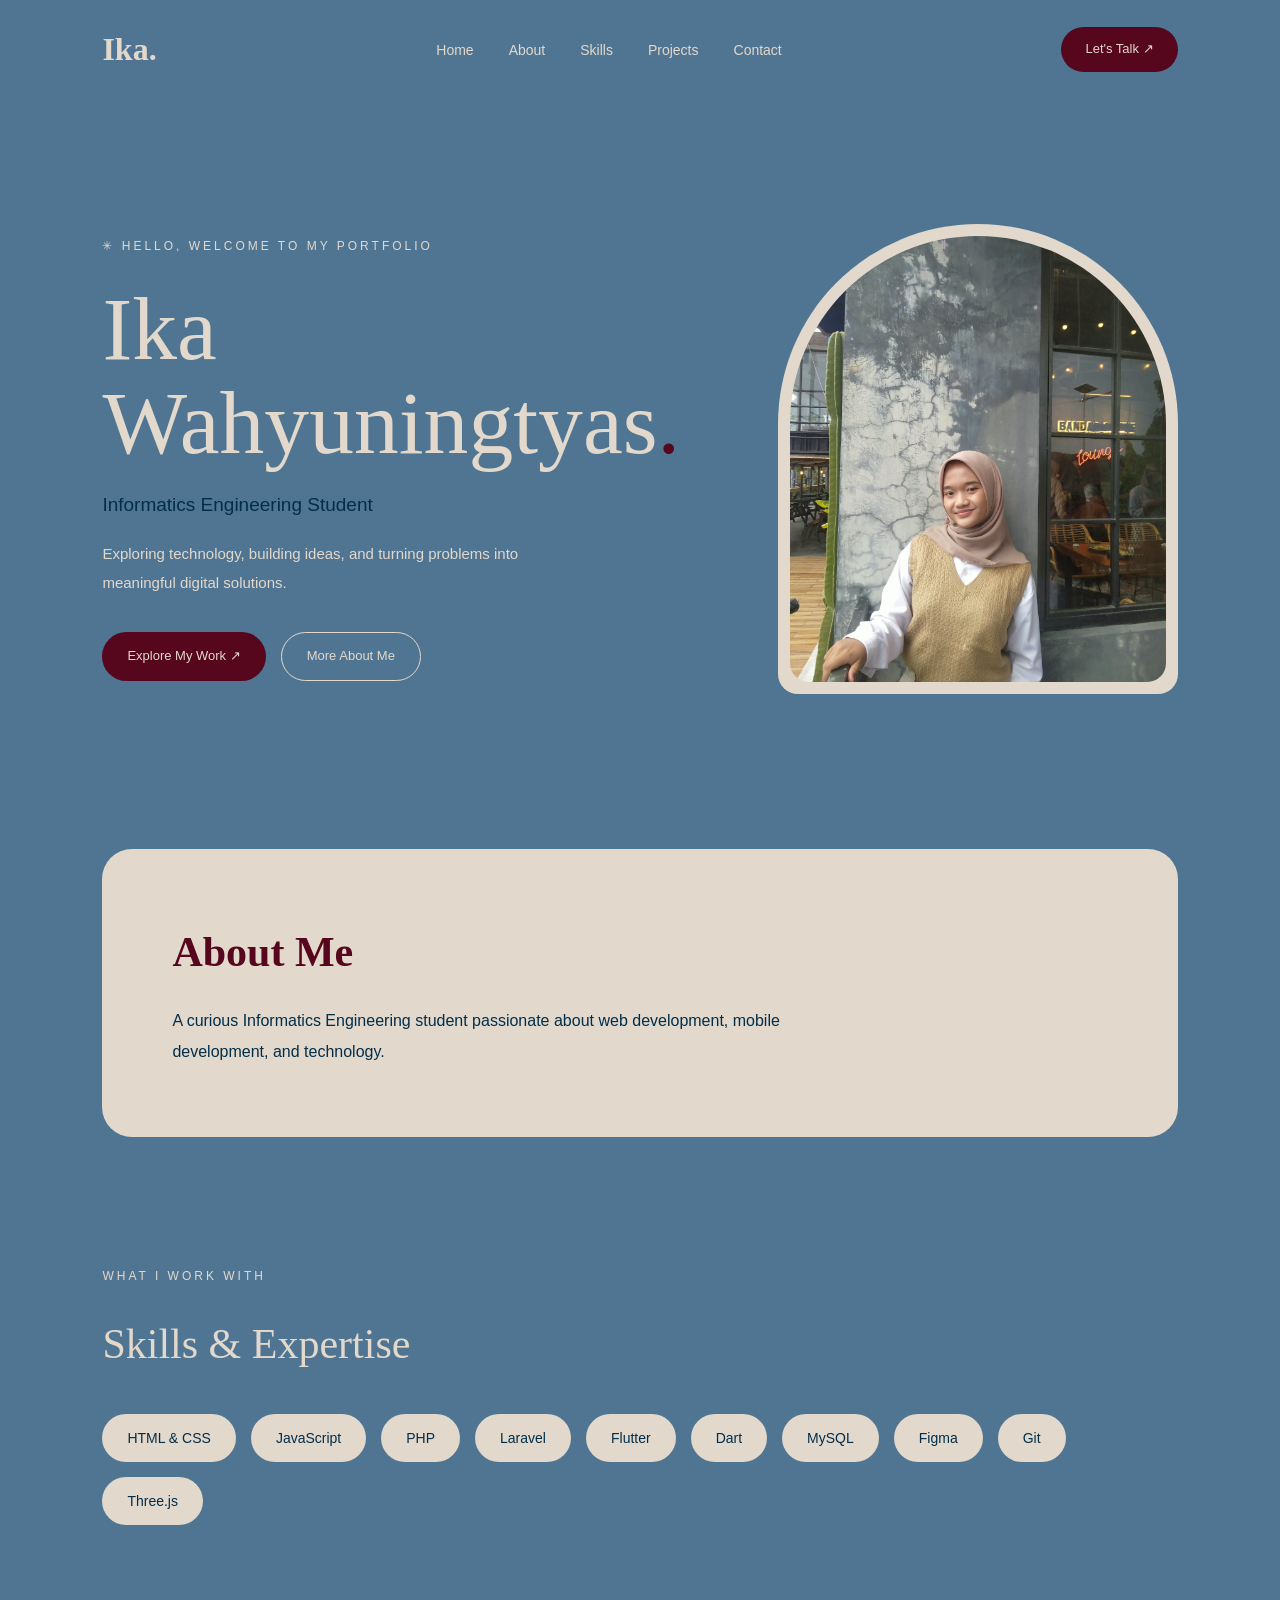
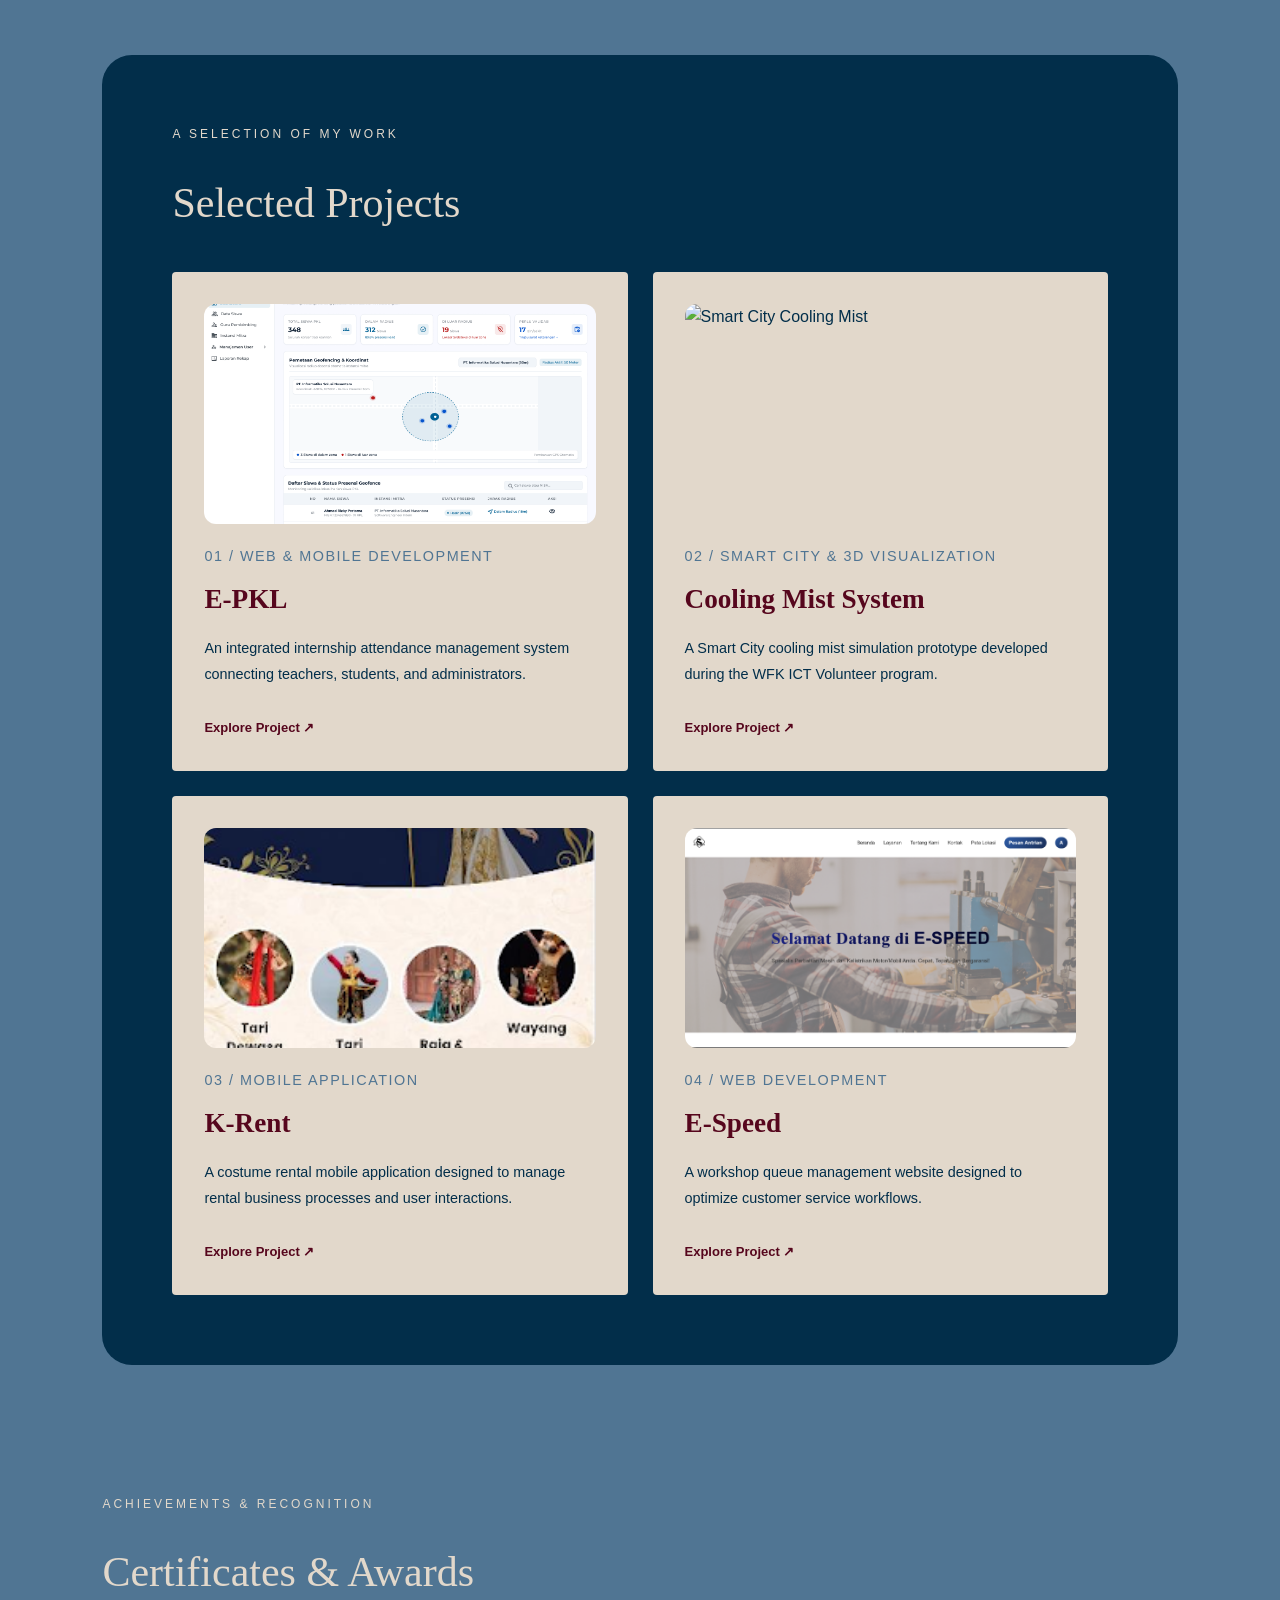
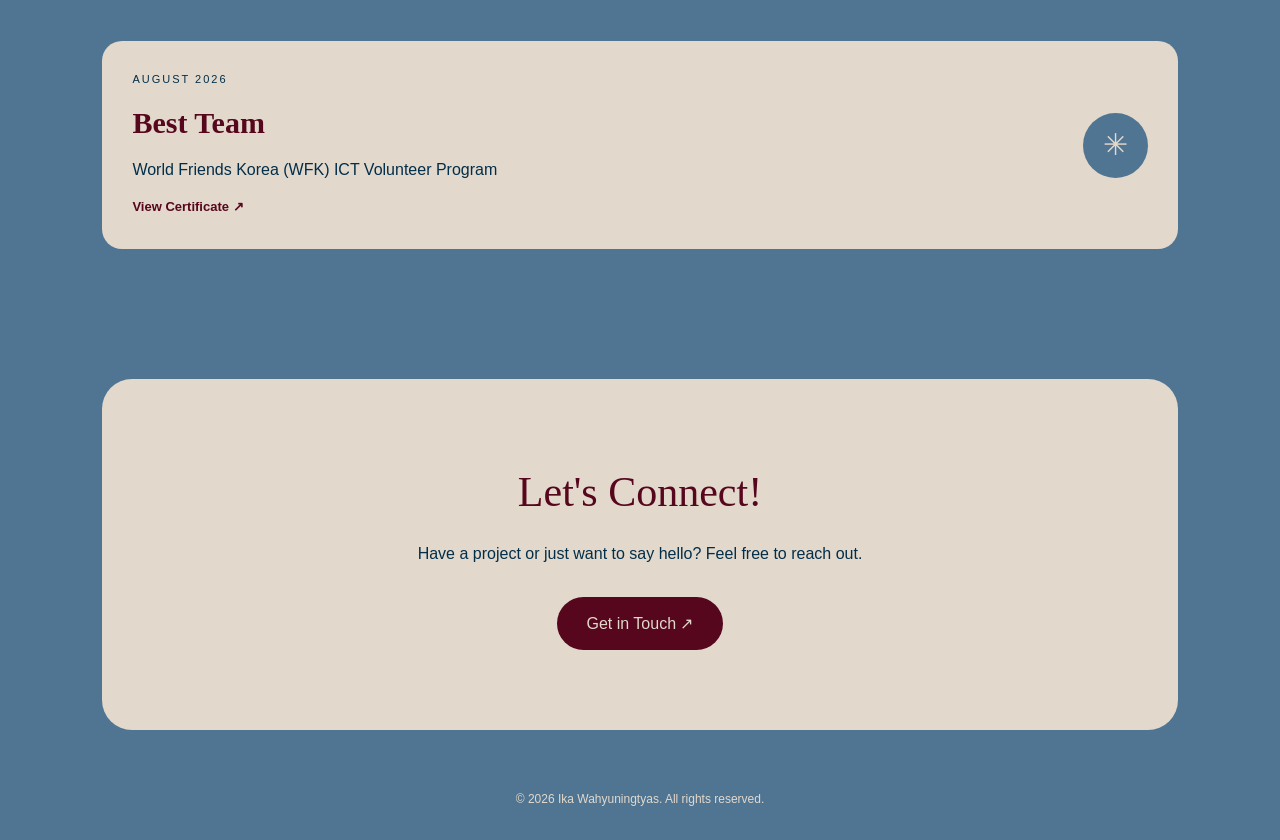
==== index.html @ c5619a5d "1" ====
<!DOCTYPE html>
<html lang="en">
<head>
    <meta charset="UTF-8">
    <meta name="viewport" content="width=device-width, initial-scale=1.0">

    <title>Ika Wahyuningtyas | Portfolio</title>

    <!-- CSS -->
    <link rel="stylesheet" href="css/style.css">
</head>

<body>

    <!-- NAVBAR -->
    <header>
        <nav class="navbar">
            <a href="#home" class="logo">Ika.</a>

            <ul class="nav-links">
                <li><a href="#home">Home</a></li>
                <li><a href="#about">About</a></li>
                <li><a href="#skills">Skills</a></li>
                <li><a href="#projects">Projects</a></li>
                <li><a href="#contact">Contact</a></li>
            </ul>

            <a href="#contact" class="nav-button">
                Let's Talk ↗
            </a>
        </nav>
    </header>


    <!-- HERO SECTION -->
    <main>

        <section id="home" class="hero">

            <div class="hero-content">

                <p class="eyebrow">
                    ✳ HELLO, WELCOME TO MY PORTFOLIO
                </p>

                <h1>
                    Ika<br>
                    Wahyuningtyas<span>.</span>
                </h1>

                <h2>
                    Informatics Engineering Student
                </h2>

                <p class="hero-description">
                    Exploring technology, building ideas,
                    and turning problems into meaningful
                    digital solutions.
                </p>

                <div class="hero-buttons">
                    <a href="#projects" class="primary-button">
                        Explore My Work ↗
                    </a>

                    <a href="#about" class="secondary-button">
                        More About Me
                    </a>
                </div>

            </div>

            <div class="hero-image">
                <img
                    src="assets/images/profile.jpeg"
                    alt="Portrait of Ika Wahyuningtyas"
                >
            </div>

        </section>


        <!-- ABOUT SECTION -->
        <section id="about" class="about">
            <h2>About Me</h2>
            <p>
                A curious Informatics Engineering student
                passionate about web development,
                mobile development, and technology.
            </p>
        </section>


        <!-- SKILLS SECTION -->
        
<section id="skills" class="skills">

    <p class="eyebrow">WHAT I WORK WITH</p>

    <h2>Skills & Expertise</h2>

    <div class="skills-container">

        <div class="skill-item">HTML & CSS</div>
        <div class="skill-item">JavaScript</div>
        <div class="skill-item">PHP</div>
        <div class="skill-item">Laravel</div>
        <div class="skill-item">Flutter</div>
        <div class="skill-item">Dart</div>
        <div class="skill-item">MySQL</div>
        <div class="skill-item">Figma</div>
        <div class="skill-item">Git</div>
        <div class="skill-item">Three.js</div>

    </div>

</section>



        <!-- PROJECTS SECTION -->
        
<section id="projects" class="projects">

    <p class="eyebrow">A SELECTION OF MY WORK</p>

    <h2>Selected Projects</h2>

    <div class="projects-container">

        <!-- PROJECT 1 -->
        <div class="project-card">

            <img src="assets/images/e-pkl.png"
                 alt="E-PKL Project">

            <p>01 / WEB & MOBILE DEVELOPMENT</p>

            <h3>E-PKL</h3>

            <p>
                An integrated internship attendance
                management system connecting teachers,
                students, and administrators.
            </p>

            <a href="projects/epkl.html">
                Explore Project ↗
            </a>

        </div>


        <!-- PROJECT 2 -->
        <div class="project-card">

            <img src="assets/images/smart-city.png"
                 alt="Smart City Cooling Mist">

            <p>02 / SMART CITY & 3D VISUALIZATION</p>

            <h3>Cooling Mist System</h3>

            <p>
                A Smart City cooling mist simulation
                prototype developed during the
                WFK ICT Volunteer program.
            </p>

            <a href="projects/smart-city.html">
                Explore Project ↗
            </a>

        </div>


        <!-- PROJECT 3 -->
        <div class="project-card">

            <img src="assets/images/k-rent.png"
                 alt="K-Rent Application">

            <p>03 / MOBILE APPLICATION</p>

            <h3>K-Rent</h3>

            <p>
                A costume rental mobile application
                designed to manage rental business
                processes and user interactions.
            </p>

            <a href="projects/k-rent.html">
                Explore Project ↗
            </a>

        </div>


        <!-- PROJECT 4 -->
        <div class="project-card">

            <img src="assets/images/e-speed.png"
                 alt="E-Speed Workshop Queue">

            <p>04 / WEB DEVELOPMENT</p>

            <h3>E-Speed</h3>

            <p>
                A workshop queue management website
                designed to optimize customer
                service workflows.
            </p>

            <a href="projects/e-speed.html">
                Explore Project ↗
            </a>

        </div>

    </div>

</section>


        
        <!-- CERTIFICATE SECTION -->

        <section id="certificate" class="certificates">

            <p class="eyebrow">ACHIEVEMENTS & RECOGNITION</p>

            <h2>Certificates & Awards</h2>

            <div class="certificate-card"
                onclick="openCertificate()">

                <div class="certificate-info">
                    <p class="certificate-date">AUGUST 2026</p>

                    <h3>Best Team</h3>

                    <p>
                        World Friends Korea (WFK)
                        ICT Volunteer Program
                    </p>

                    <span>View Certificate ↗</span>
                </div>

                <div class="certificate-icon">
                    <span>✳</span>
                </div>

            </div>

        </section>


        <!-- CERTIFICATE MODAL -->

        <div id="certificateModal"
            class="certificate-modal"
            onclick="closeCertificate(event)">

            <button class="modal-close"
                    onclick="closeCertificate(event)">
                &times;
            </button>

            <img
                src="assets/certificates/wfk-best-team.png"
                alt="Best Team Certificate"
                class="modal-image"
                onclick="event.stopPropagation()"
            >

        </div>


        <!-- CONTACT SECTION -->
        <section id="contact" class="contact">
            <h2>Let's Connect!</h2>
            <p>
                Have a project or just want to say hello?
                Feel free to reach out.
            </p>
            <a href="mailto:your-email@example.com">
                Get in Touch ↗
            </a>
        </section>

    </main>


    <!-- FOOTER -->
    <footer>
        <p>© 2026 Ika Wahyuningtyas. All rights reserved.</p>
    </footer>


    <!-- JAVASCRIPT -->
    <script src="js/script.js"></script>

</body>
</html>
---- css/style.css ----
/* =================================
   1. COLOR PALETTE & GLOBAL SETTINGS
================================= */

:root {
    --oat-silk: #E2D8CB;
    --mulberry-kiss: #56061D;
    --blue-reverie: #507593;
    --midnight-custard: #022E4A;

    --white: #FFFFFF;

    --font-main: 'Arial', sans-serif;
    --font-heading: Georgia, serif;
}

* {
    margin: 0;
    padding: 0;
    box-sizing: border-box;
    scroll-behavior: smooth;
}

body {
    font-family: var(--font-main);
    background-color: var(--blue-reverie);
    color: var(--oat-silk);
    line-height: 1.6;
}

a {
    text-decoration: none;
    color: inherit;
}

ul {
    list-style: none;
}

section {
    padding: 100px 8%;
}


/* =================================
   2. NAVIGATION BAR
================================= */

/* NAVBAR */

header {
    position: sticky;
    top: 0;
    width: 100%;
    z-index: 100;
    background-color: var(--blue-reverie);
}

.navbar {
    position: relative;
    width: 100%;
    display: flex;
    justify-content: space-between;
    align-items: center;
    padding: 24px 8%;
}



/* Logo */

.logo {
    font-family: var(--font-heading);
    font-size: 32px;
    font-weight: bold;
    color: var(--oat-silk);
}

/* Navigation links */

.nav-links {
    display: flex;
    align-items: center;
    gap: 35px;
}

.nav-links a {
    font-size: 14px;
    color: var(--oat-silk);
    transition: 0.3s;
}

.nav-links a:hover {
    color: var(--mulberry-kiss);
}

/* Contact button */

.nav-button {
    background-color: var(--mulberry-kiss);
    color: var(--oat-silk);
    padding: 12px 24px;
    border-radius: 30px;
    font-size: 13px;
    transition: 0.3s;
}

.nav-button:hover {
    background-color: var(--midnight-custard);
    transform: translateY(-3px);
}


/* =================================
   3. HERO SECTION
================================= */

.hero {
    min-height: 80vh;
    display: flex;
    justify-content: space-between;
    align-items: center;
    gap: 60px;
}

/* Hero text */

.hero-content {
    flex: 1;
    max-width: 650px;
}

.eyebrow {
    font-size: 12px;
    letter-spacing: 3px;
    margin-bottom: 25px;
    color: var(--oat-silk);
}

.hero h1 {
    font-family: var(--font-heading);
    font-size: clamp(55px, 7vw, 95px);
    line-height: 1.05;
    font-weight: normal;
    color: var(--oat-silk);
    margin-bottom: 20px;
}

.hero h1 span {
    color: var(--mulberry-kiss);
}

.hero h2 {
    font-size: 19px;
    font-weight: normal;
    color: var(--midnight-custard);
    margin-bottom: 20px;
}

.hero-description {
    max-width: 480px;
    font-size: 15px;
    color: var(--oat-silk);
    margin-bottom: 35px;
    line-height: 1.9;
}

/* Hero buttons */

.hero-buttons {
    display: flex;
    align-items: center;
    gap: 15px;
    flex-wrap: wrap;
}

.primary-button {
    background-color: var(--mulberry-kiss);
    color: var(--oat-silk);
    padding: 14px 25px;
    border-radius: 30px;
    font-size: 13px;
    transition: 0.3s;
}

.primary-button:hover {
    background-color: var(--midnight-custard);
    transform: translateY(-4px);
}

.secondary-button {
    border: 1px solid var(--oat-silk);
    color: var(--oat-silk);
    padding: 13px 25px;
    border-radius: 30px;
    font-size: 13px;
    transition: 0.3s;
}

.secondary-button:hover {
    background-color: var(--oat-silk);
    color: var(--midnight-custard);
}

/* Profile image */

.hero-image {
    flex: 1;
    max-width: 400px;
    height: 470px;
    background-color: var(--oat-silk);
    border-radius: 200px 200px 20px 20px;
    padding: 12px;
    overflow: hidden;
}

.hero-image img {
    width: 100%;
    height: 100%;
    object-fit: cover;
    border-radius: inherit;
}


/* =================================
   4. ABOUT SECTION
================================= */

.about {
    background-color: var(--oat-silk);
    color: var(--midnight-custard);
    border-radius: 30px;
    margin: 30px 8%;
    padding: 70px;
}

.about h2 {
    font-family: var(--font-heading);
    font-size: 42px;
    color: var(--mulberry-kiss);
    margin-bottom: 20px;
}

.about p {
    max-width: 700px;
    font-size: 16px;
    line-height: 1.9;
}


/* =================================
   5. SKILLS SECTION
================================= */

.skills h2,
.projects h2,
.contact h2 {
    font-family: var(--font-heading);
    font-size: 42px;
    font-weight: normal;
    margin-bottom: 35px;
}

.skills-container {
    display: flex;
    flex-wrap: wrap;
    gap: 15px;
}

.skill-item {
    background-color: var(--oat-silk);
    color: var(--midnight-custard);
    padding: 13px 25px;
    border-radius: 30px;
    font-size: 14px;
    transition: 0.3s;
}

.skill-item:hover {
    background-color: var(--mulberry-kiss);
    color: var(--oat-silk);
    transform: translateY(-5px);
}


/* =================================
   6. PROJECTS SECTION
================================= */

.projects {
    background-color: var(--midnight-custard);
    border-radius: 30px;
    margin: 30px 8%;
    padding: 70px;
}

.projects h2 {
    color: var(--oat-silk);
}

.projects-container {
    display: grid;
    grid-template-columns: repeat(2, 1fr);
    gap: 25px;
}

.project-card {
    background-color: var(--oat-silk);
    color: var(--midnight-custard);
    border-radius: 18px;
    padding: 25px;
    transition: 0.3s;
}

.project-card:hover {
    transform: translateY(-8px);
}

.project-card img {
    width: 100%;
    height: 220px;
    object-fit: cover;
    border-radius: 12px;
    margin-bottom: 20px;
}

.project-card h3 {
    font-family: var(--font-heading);
    font-size: 25px;
    color: var(--mulberry-kiss);
    margin-bottom: 10px;
}

.project-card p {
    font-size: 14px;
    line-height: 1.8;
    margin-bottom: 15px;
}

.project-card a {
    font-size: 13px;
    font-weight: bold;
    color: var(--mulberry-kiss);
}


/* =================================
   7. CONTACT SECTION
================================= */

.contact {
    text-align: center;
    background-color: var(--oat-silk);
    color: var(--midnight-custard);
    border-radius: 30px;
    margin: 30px 8%;
    padding: 80px 30px;
}

.contact h2 {
    color: var(--mulberry-kiss);
    margin-bottom: 15px;
}

.contact p {
    margin-bottom: 30px;
}

.contact a {
    display: inline-block;
    background-color: var(--mulberry-kiss);
    color: var(--oat-silk);
    padding: 14px 30px;
    border-radius: 30px;
    transition: 0.3s;
}

.contact a:hover {
    background-color: var(--midnight-custard);
    transform: translateY(-4px);
}


/* =================================
   8. FOOTER
================================= */

footer {
    text-align: center;
    padding: 30px 15px;
    font-size: 12px;
    color: var(--oat-silk);
}


/* =================================
   9. RESPONSIVE DESIGN
================================= */

/* Tablet */

@media screen and (max-width: 900px) {

    .hero {
        gap: 30px;
    }

    .hero h1 {
        font-size: 65px;
    }

    .hero-image {
        height: 380px;
    }

    .nav-links {
        gap: 18px;
    }
}


/* Smartphone */

@media screen and (max-width: 600px) {
    header {
        padding: 0;
    }

    .navbar {
        padding: 20px 6%;
        flex-wrap: wrap;
        gap: 15px;
    }

    .navbar {
        flex-wrap: wrap;
        gap: 15px;
    }

    .logo {
        font-size: 27px;
    }

    .nav-links {
        order: 3;
        width: 100%;
        justify-content: space-between;
        gap: 8px;
    }

    .nav-links a {
        font-size: 11px;
    }

    .nav-button {
        padding: 9px 15px;
        font-size: 11px;
    }

    section {
        padding: 65px 6%;
    }

    .hero {
        flex-direction: column-reverse;
        text-align: center;
        min-height: auto;
        gap: 35px;
        padding-top: 50px;
    }

    .hero-content {
        width: 100%;
    }

    .hero h1 {
        font-size: clamp(48px, 12vw, 65px);
    }

    .hero h2 {
        font-size: 16px;
    }

    .hero-description {
        font-size: 14px;
    }

    .hero-buttons {
        justify-content: center;
    }

    .hero-image {
        width: 75%;
        max-width: 300px;
        height: 350px;
    }

    .about,
    .projects,
    .contact {
        margin: 20px 5%;
        padding: 35px 25px;
    }

    .about h2,
    .skills h2,
    .projects h2,
    .contact h2 {
        font-size: 32px;
    }

    .projects-container {
        grid-template-columns: 1fr;
    }

    .project-card img {
        height: 190px;
    }

}


/* =================================
   CERTIFICATE SECTION
================================= */

.certificates {
    padding: 100px 8%;
}

.certificates h2 {
    font-family: var(--font-heading);
    font-size: 42px;
    font-weight: normal;
    margin-bottom: 35px;
}

.certificate-card {
    background-color: var(--oat-silk);
    color: var(--midnight-custard);
    padding: 30px;
    border-radius: 20px;

    display: flex;
    justify-content: space-between;
    align-items: center;

    cursor: pointer;
    transition: 0.3s;
}

.certificate-card:hover {
    transform: translateY(-5px);
    background-color: #F0E8DD;
}

.certificate-date {
    font-size: 11px;
    letter-spacing: 2px;
}

.certificate-info h3 {
    font-family: var(--font-heading);
    font-size: 30px;
    color: var(--mulberry-kiss);
    margin: 10px 0;
}

.certificate-info span {
    display: inline-block;
    margin-top: 15px;
    color: var(--mulberry-kiss);
    font-size: 13px;
    font-weight: bold;
}

.certificate-icon {
    background-color: var(--blue-reverie);
    width: 65px;
    height: 65px;
    border-radius: 50%;

    display: flex;
    justify-content: center;
    align-items: center;

    color: var(--oat-silk);
    font-size: 30px;
}


/* =================================
   CERTIFICATE MODAL
================================= */

.certificate-modal {
    display: none;
    position: fixed;
    inset: 0;
    z-index: 999;

    background-color: rgba(2, 46, 74, 0.92);

    justify-content: center;
    align-items: center;

    padding: 40px 20px;
}

.certificate-modal.active {
    display: flex;
}

.modal-image {
    max-width: 90%;
    max-height: 85vh;
    object-fit: contain;
    border-radius: 8px;
}

.modal-close {
    position: absolute;
    top: 20px;
    right: 30px;

    background: none;
    border: none;
    color: white;
    font-size: 40px;
    cursor: pointer;
}

@media screen and (max-width: 600px) {
    .certificate-card {
        padding: 22px;
    }

    .certificate-info h3 {
        font-size: 25px;
    }

    .certificate-modal {
        padding: 20px 10px;
    }

    .modal-image {
        max-width: 100%;
        max-height: 80vh;
    }
}


/* PROJECT CARD IMPROVEMENTS */

.project-card {
    display: flex;
    flex-direction: column;
    height: 100%;
}

.project-card > p:first-of-type {
    font-size: 10px;
    letter-spacing: 1.5px;
    color: var(--blue-reverie);
    margin-bottom: 8px;
}

.project-card h3 {
    margin-bottom: 10px;
}

.project-card a {
    margin-top: auto;
    padding-top: 15px;
}

/* SKILLS */

.skills-container {
    margin-top: 20px;
}


/* PROJECT SECTION */

.project-container {
    display: grid;
    grid-template-columns: repeat(2, minmax(0, 1fr));
    gap: 24px;
    margin-top: 45px;
}

.project-card {
    display: flex;
    flex-direction: column;
    min-height: 300px;
    padding: 32px;
    background: #E2D8CB;
    color: #022E4A;
    border-radius: 4px;
    transition: transform 0.3s ease;
}

.project-card:hover {
    transform: translateY(-6px);
}

.project-number {
    font-size: 0.8rem;
    color: #56061D;
    margin-bottom: 24px;
}

.project-category {
    font-size: 0.7rem;
    letter-spacing: 1.5px;
    margin-bottom: 12px;
    opacity: 0.7;
}

.project-card h3 {
    font-size: 1.7rem;
    margin-bottom: 15px;
}

.project-card > p:not(.project-category):not(.project-number) {
    font-size: 0.9rem;
    line-height: 1.8;
}

.project-link {
    display: inline-block;
    width: fit-content;
    margin-top: auto;
    padding-top: 28px;
    color: #56061D;
    font-weight: 600;
    text-decoration: none;
}

.project-link:hover {
    text-decoration: underline;
}

@media (max-width: 768px) {
    .project-container {
        grid-template-columns: 1fr;
    }
}
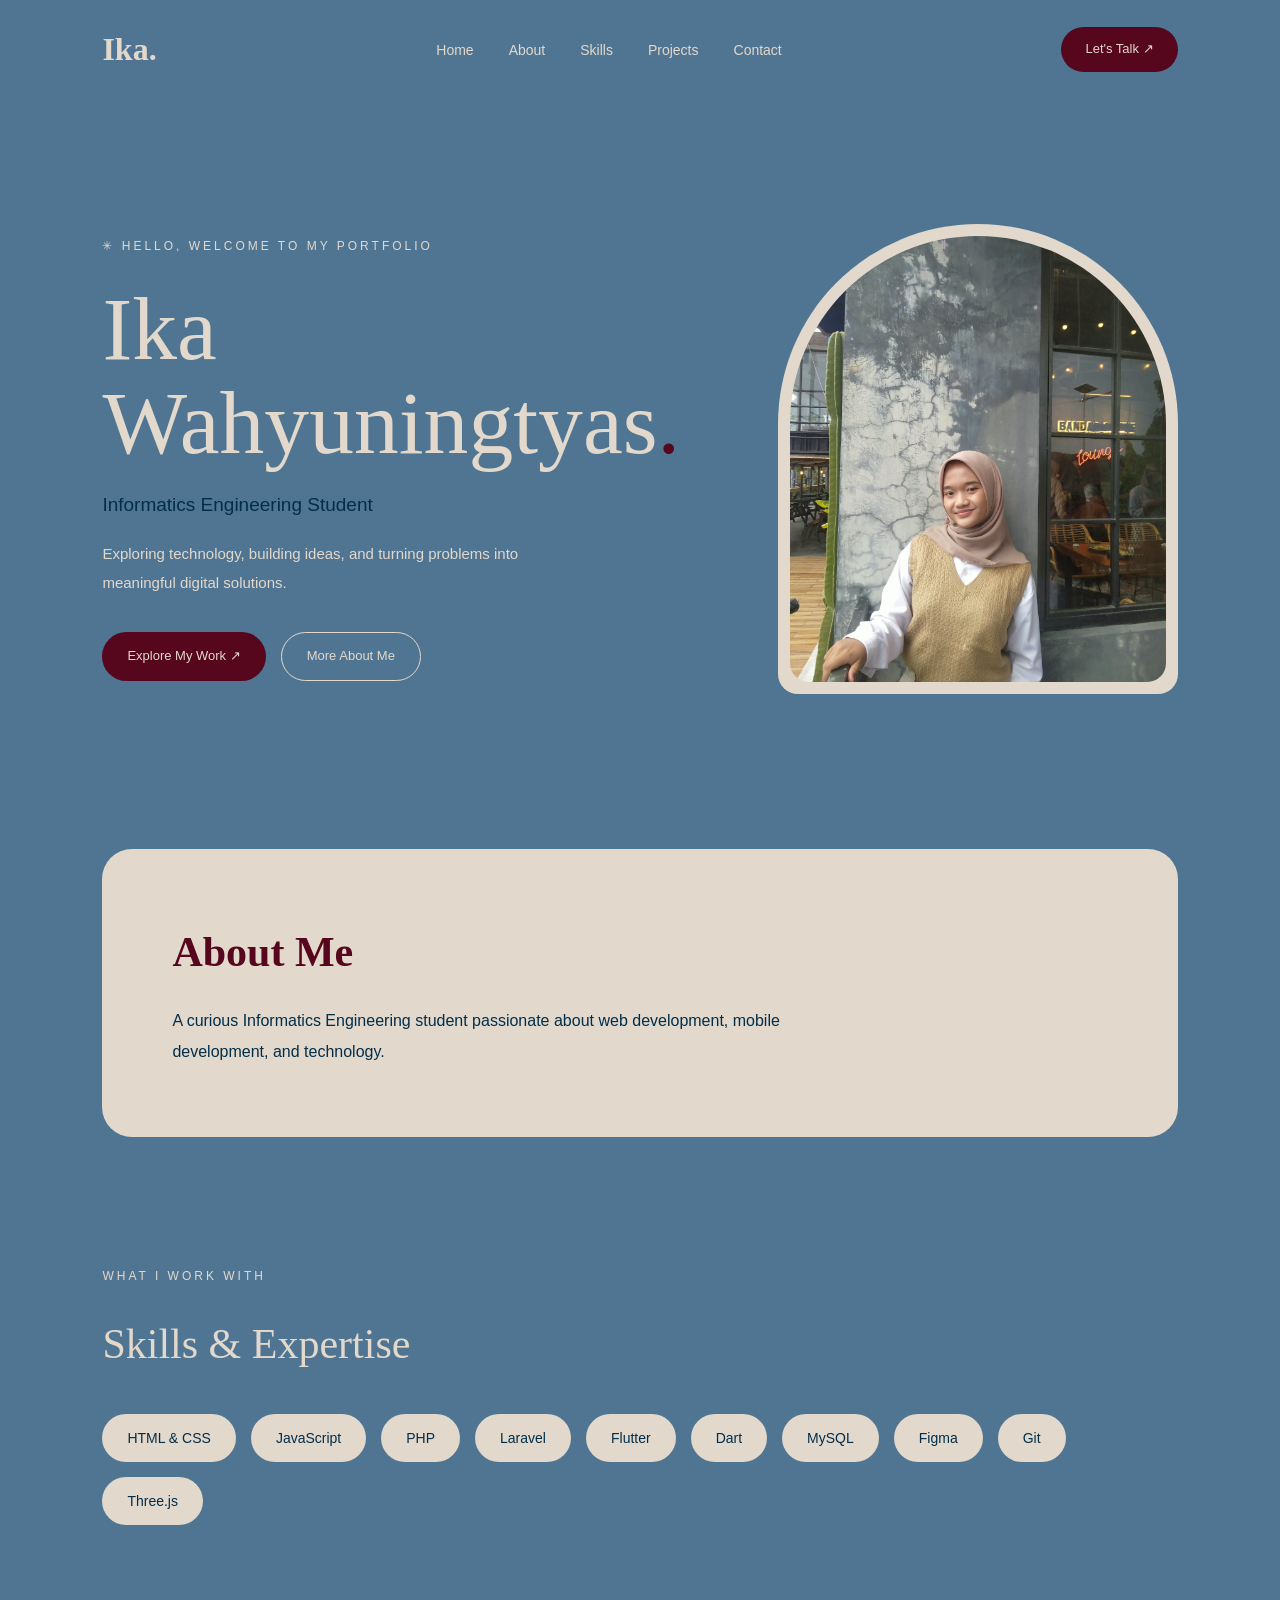
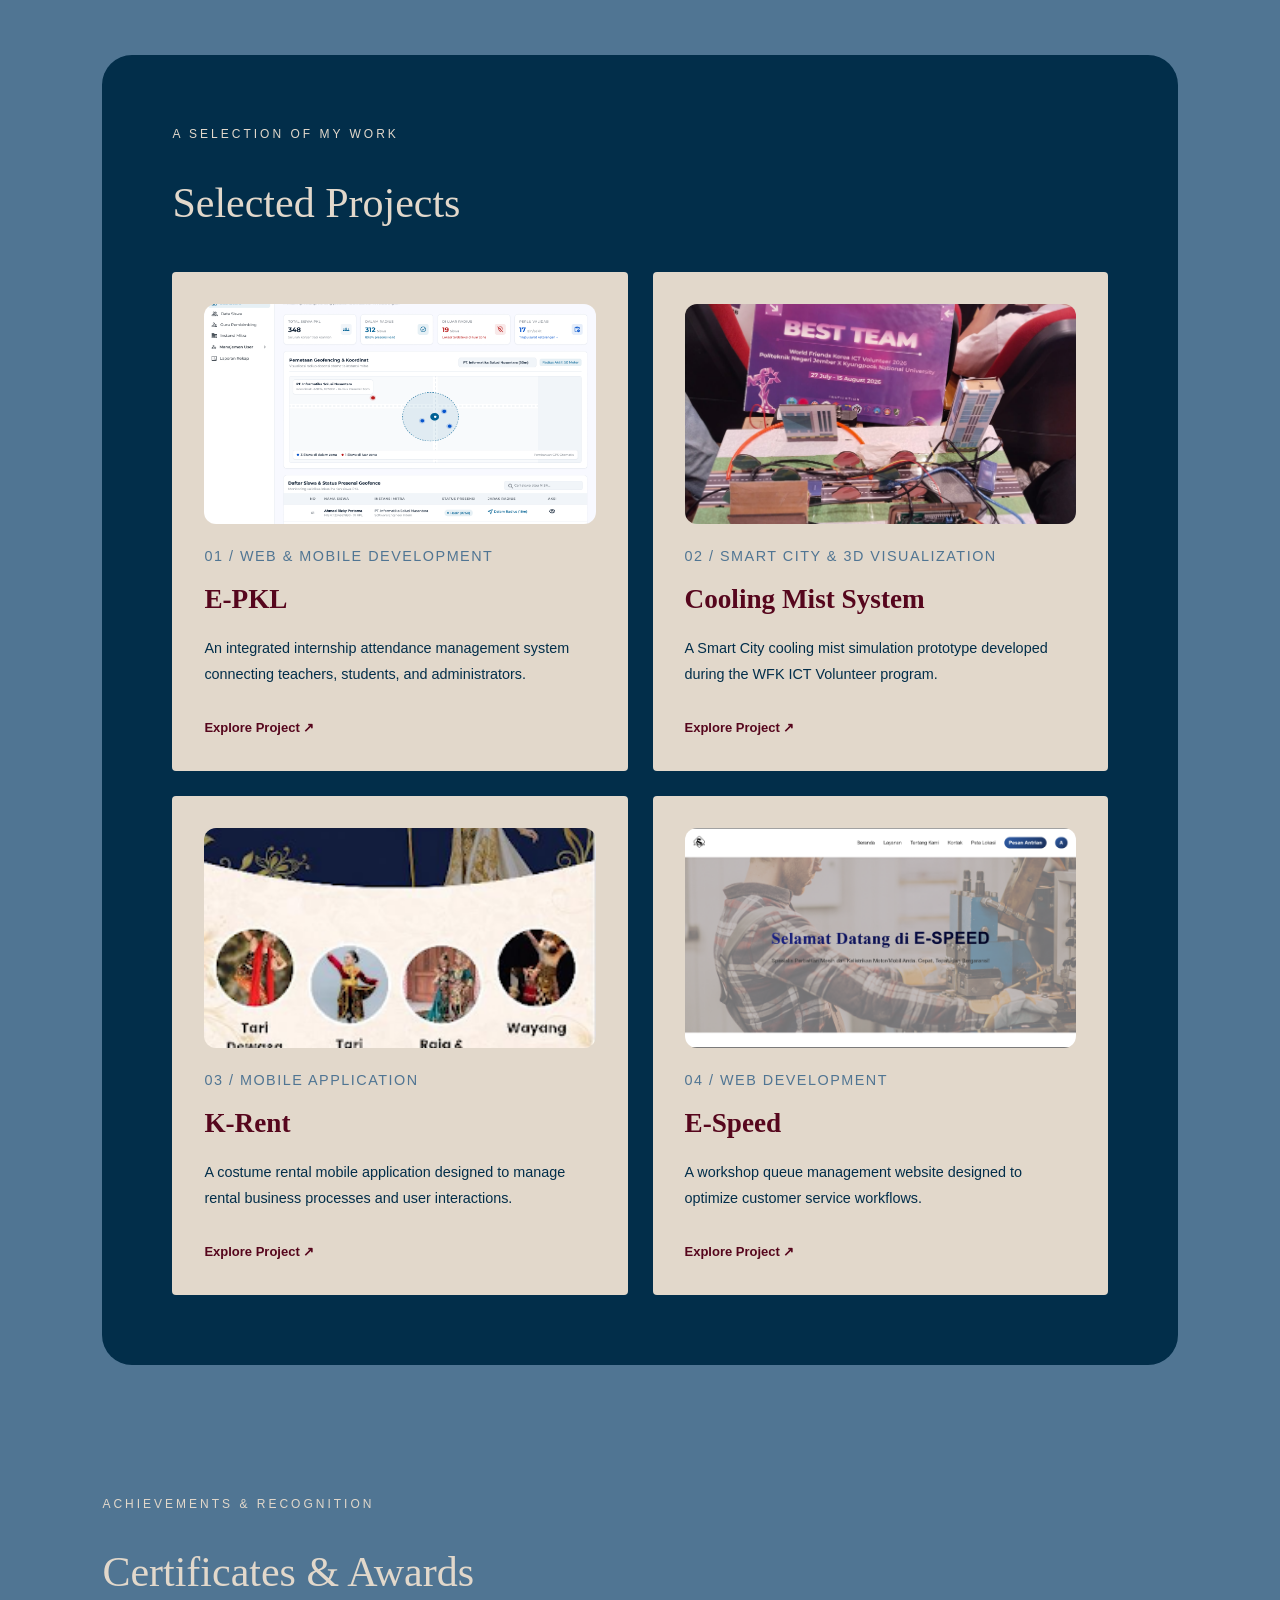
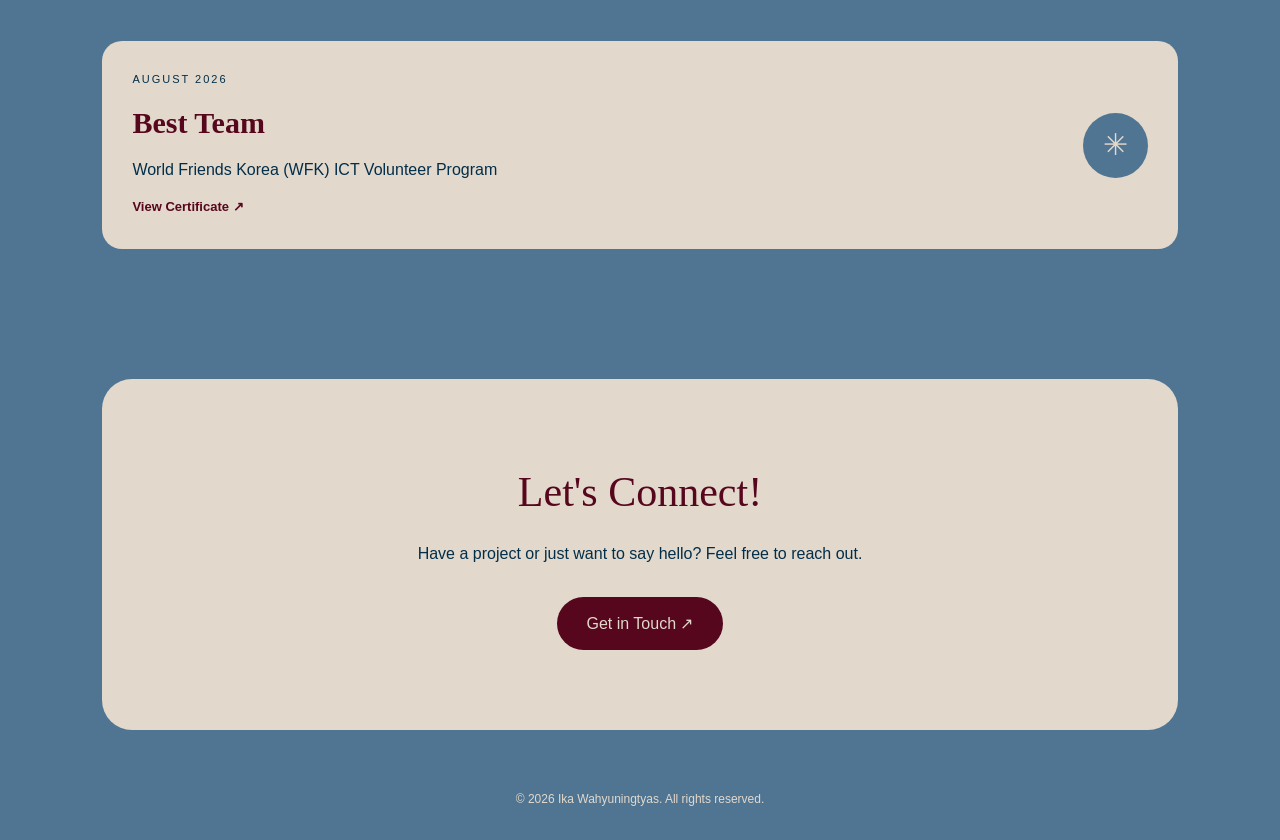
==== commit 7cce4376: "Update project image in index.html" ====
--- a/index.html
+++ b/index.html
@@ -155,7 +155,7 @@
         <!-- PROJECT 2 -->
         <div class="project-card">
 
-            <img src="assets/images/smart-city.png"
+            <img src="assets/images/wfk-ict.jpeg"
                  alt="Smart City Cooling Mist">
 
             <p>02 / SMART CITY & 3D VISUALIZATION</p>
